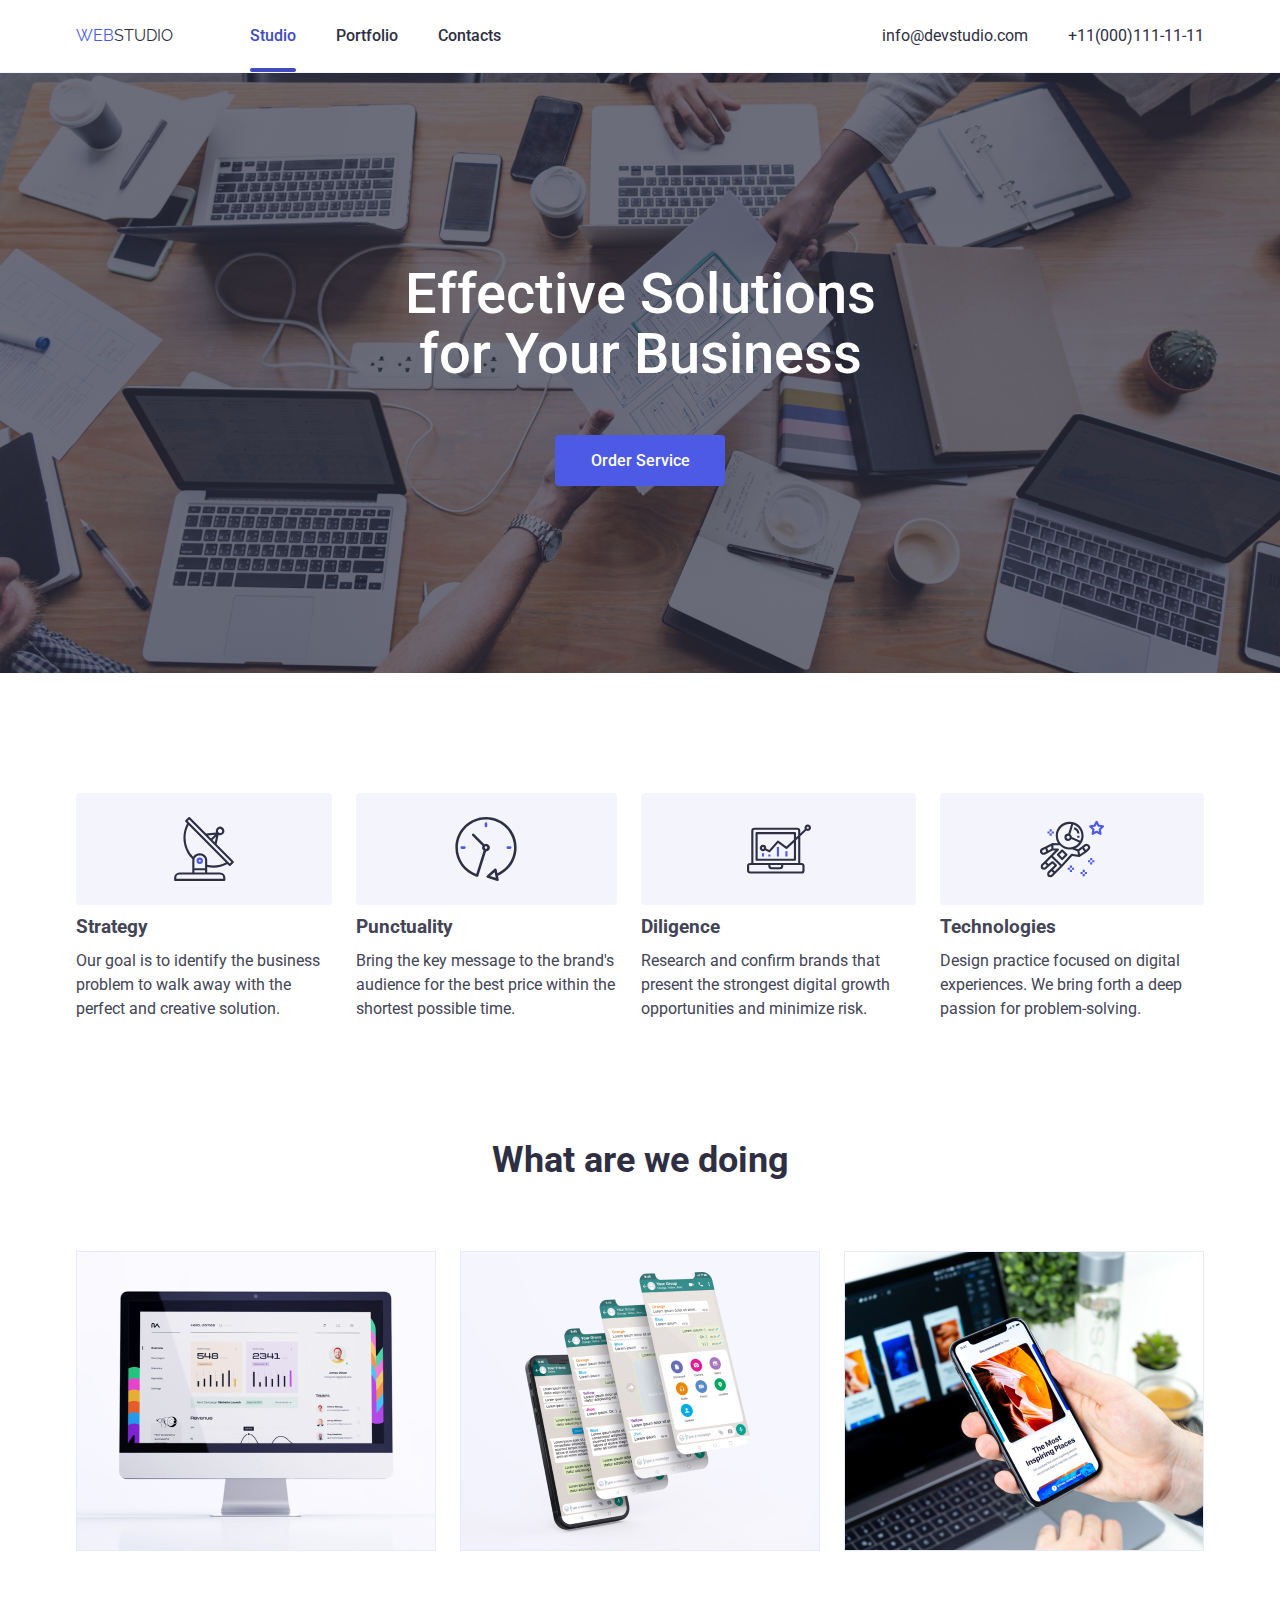
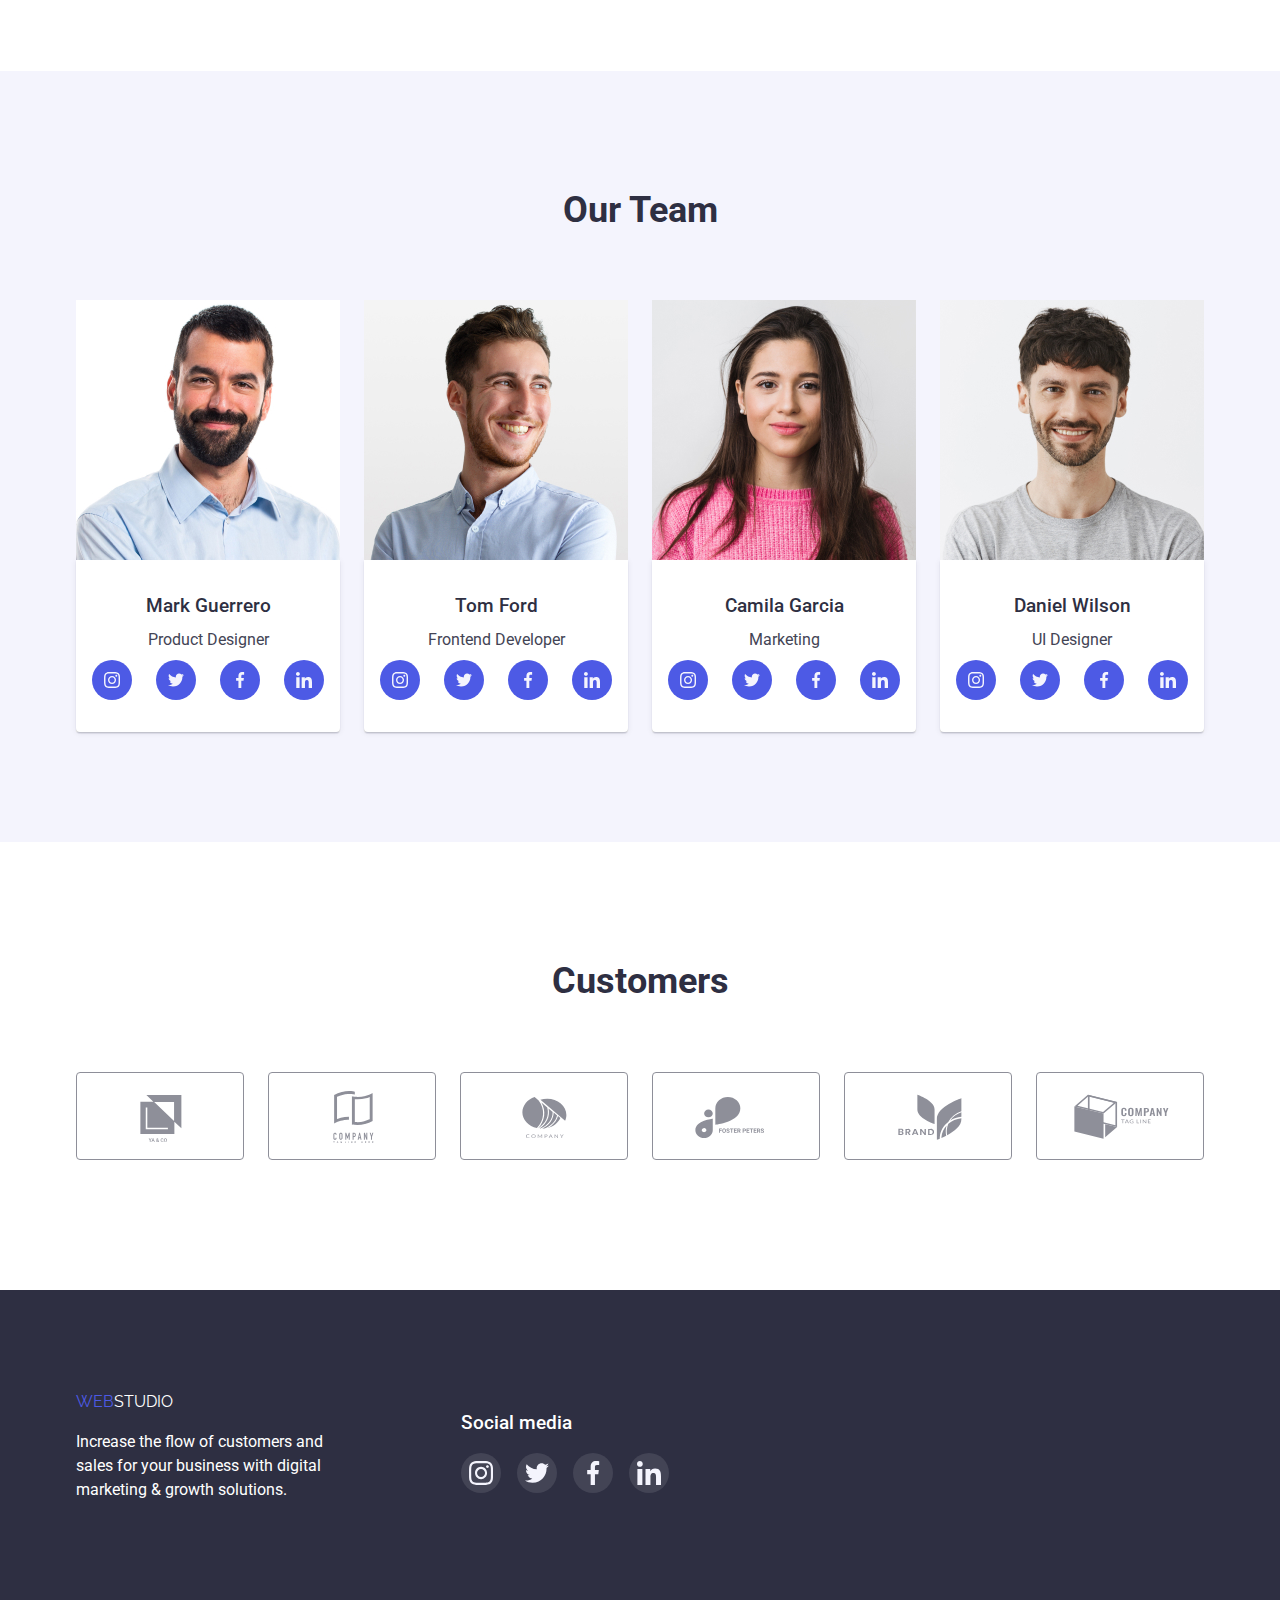
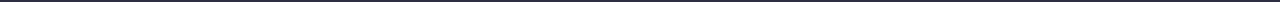
==== index.html @ c52e0ece "dd" ====
<!DOCTYPE html>

<html lang="en">
<head>
    <meta charset="UTF-8">
    <meta http-equiv="X-UA-Compatible" content="IE=edge">
    <meta name="viewport" content="width=device-width, initial-scale=1.0">
    <title>Document</title>
    <link rel="preconnect" href="https://fonts.googleapis.com"><link rel="preconnect" href="https://fonts.gstatic.com" crossorigin>
    <link href="https://fonts.googleapis.com/css2?family=Raleway:wght@800&family=Roboto:wght@400;500&display=swap" rel="stylesheet">
    <link rel="stylesheet" href="https://cdnjs.cloudflare.com/ajax/libs/modern-normalize/0.6.0/modern-normalize.min.css">
    <link rel="stylesheet" href="./css/style.css">
</head>
<body>
    <header class="header-container">
        <div class="container container-nav"> 
        <nav class="nav-items">
            <a href="./index.html" class="logo"><span class="logo-web">Web</span>Studio</a>
            <ul class="list-header-page list">
                <li class="item"><a  href="./index.html" class="menu-link link heder">Studio</a></li>
                <li class="item"><a  href="./potfolio.html" class="menu-link link current">Portfolio</a></li>
                <li class="item"><a class="link" href="">Contacts</a></li>
            </ul>
        </nav>
        <ul class="list-mail-tel list">
            <li class="item"><a class="link" href="mailto:info@devstudio.com">info@devstudio.com</a></li>
            <li class="item"><a class="link" href="tel:+11(000)111-11-11">+11(000)111-11-11</a></li>
        </ul>
    </div>
    </header>
    <main class="main">
        <section class="main-section bg-hero">
            <h1 class="title">Effective Solutions for Your Business</h1>
            <button type="button" class="main-btn link" data-modal-open>Order Service</button>
        </section>
            <section class="section">
                <div class="container">
                <h2 class="visually-hidden">Skills</h2>
                    <ul class="main-list list">
                        <li class="main-item">
                            <div class="adv-icons">
                                <svg class="adv-icon">
                                    <use href="./imаges/icons.svg#icon-antenna-1"></use>
                                </svg>
                            </div>
                            <h3 class="main-title">Strategy</h3>
                            <p>Our goal is to identify the business
                            problem to walk away with the perfect and creative solution.</p>
                        </li>
                        <li class="main-item">
                            <div class="adv-icons">
                                <svg class="adv-icon">
                                    <use href="./imаges/icons.svg#icon-clock-1"></use>
                                </svg>
                            </div>
                            <h3 class="main-title" >Punctuality</h3>
                            <p>Bring the key message to the brand's audience for the best price within the shortest possible time.</p>
                        </li>
                        <li class="main-item">
                            <div class="adv-icons">
                                <svg class="adv-icon">
                                    <use href="./imаges/icons.svg#icon-diagram-1"></use>
                                </svg>
                            </div>
                            <h3 class="main-title">Diligence</h3>
                            <p>Research and confirm brands that present the strongest digital growth opportunities and minimize risk.</p>
                        </li>
                        <li class="main-item">
                            <div class="adv-icons">
                                <svg class="adv-icon">
                                    <use href="./imаges/icons.svg#icon-astronaut-1"></use>
                                </svg>
                            </div>
                            <h3 class="main-title">Technologies</h3>
                            <p>Design practice focused on digital experiences. We bring forth a deep passion for problem-solving.</p>
                        </li>
                    </ul>
                </div>
            </section>
            <section class="section-photo">
                <div class="container">
                <h2 class="section-title">What are we doing</h2>
                    <ul class="gadjet-list list">
                        <li class="item">
                            <img src="./imаges/comp1 (2).jpg" alt="photo" width="360" height="300">
                        </li>
                        <li class="item">
                            <img src="./imаges/tel2 (2).jpg" alt="photo" width="360" height="300">
                        </li>
                        <li class="item">
                            <img src="./imаges/comp3 (2).jpg" alt="photo" width="360" height="300">
                        </li>
                    </ul>
                </div>
            </section>
        <section class="main-team section">
            <div class="container">
            <h2 class="section-title">Our Team</h2>
                <ul class="team-list list">
                    <li class="item">
                        <img src="./imаges/team1.jpg" alt="photo" width="264" height="260"> 
                        <div class="team-name-container">
                        <h3 class="title-name">Mark Guerrero</h3>
                        <p>Product Designer</p>
                        <ul class="team-social-net list">
                            <li class="soc-item">
                                <a href="" class="team-social">
                                    <svg class="social-icon">
                                        <use href="./imаges/icons.svg#icon-instagram"></use>
                                    </svg>
                                </a>
                            </li>
                            <li class="soc-item">
                                <a href="" class="team-social">
                                    <svg class="social-icon">
                                        <use href="./imаges/icons.svg#icon-twitter"></use>
                                    </svg>
                                </a>
                            </li>
                            <li class="soc-item">
                                <a href="" class="team-social">
                                    <svg class="social-icon">
                                        <use href="./imаges/icons.svg#icon-facebook"></use>
                                    </svg>
                                </a>
                            </li>
                            <li class="soc-item">
                                <a href="" class="team-social">
                                    <svg class="social-icon">
                                        <use href="./imаges/icons.svg#icon-linkedin"></use>
                                    </svg>
                                </a>
                            </li>
                        </ul>
                        </div>
                    </li>
                    <li class="item">
                        <img src="./imаges/team2.jpg" alt="photo" width="264" height="260">
                        <div class="team-name-container">
                        <h3 class="title-name">Tom Ford</h3>
                        <p>Frontend Developer</p>
                        <ul class="team-social-net list">
                            <li class="soc-item">
                                <a href="" class="team-social">
                                    <svg class="social-icon">
                                        <use href="./imаges/icons.svg#icon-instagram"></use>
                                    </svg>
                                </a>
                            </li>
                            <li class="soc-item">
                                <a href="" class="team-social">
                                    <svg class="social-icon">
                                        <use href="./imаges/icons.svg#icon-twitter"></use>
                                    </svg>
                                </a>
                            </li>
                            <li class="soc-item">
                                <a href="" class="team-social">
                                    <svg class="social-icon">
                                        <use href="./imаges/icons.svg#icon-facebook"></use>
                                    </svg>
                                </a>
                            </li>
                            <li class="soc-item">
                                <a href="" class="team-social">
                                    <svg class="social-icon">
                                        <use href="./imаges/icons.svg#icon-linkedin"></use>
                                    </svg>
                                </a>
                            </li>
                        </ul>
                        </div>
                    </li>
                    <li class="item">
                        <img src="./imаges/team3.jpg" alt="photo" width="264" height="260">
                        <div class="team-name-container">
                        <h3 class="title-name">Camila Garcia</h3>
                        <p>Marketing</p>
                        <ul class="team-social-net list">
                            <li class="soc-item">
                                <a href="" class="team-social">
                                    <svg class="social-icon">
                                        <use href="./imаges/icons.svg#icon-instagram"></use>
                                    </svg>
                                </a>
                            </li>
                            <li class="soc-item">
                                <a href="" class="team-social">
                                    <svg class="social-icon">
                                        <use href="./imаges/icons.svg#icon-twitter"></use>
                                    </svg>
                                </a>
                            </li>
                            <li class="soc-item">
                                <a href="" class="team-social">
                                    <svg class="social-icon">
                                        <use href="./imаges/icons.svg#icon-facebook"></use>
                                    </svg>
                                </a>
                            </li>
                            <li class="soc-item">
                                <a href="" class="team-social">
                                    <svg class="social-icon">
                                        <use href="./imаges/icons.svg#icon-linkedin"></use>
                                    </svg>
                                </a>
                            </li>
                        </ul>
                        </div>
                    </li>
                    <li class="item">
                        <img src="./imаges/team4.jpg" alt="photo" width="264" height="260">
                        <div class="team-name-container">
                        <h3 class="title-name">Daniel Wilson</h3>
                        <p>UI Designer</p>
                        <ul class="team-social-net list">
                            <li class="soc-item">
                                <a href="" class="team-social">
                                    <svg class="social-icon">
                                        <use href="./imаges/icons.svg#icon-instagram"></use>
                                    </svg>
                                </a>
                            </li>
                            <li class="soc-item">
                                <a href="" class="team-social">
                                    <svg class="social-icon">
                                        <use href="./imаges/icons.svg#icon-twitter"></use>
                                    </svg>
                                </a>
                            </li>
                            <li class="soc-item">
                                <a href="" class="team-social">
                                    <svg class="social-icon">
                                        <use href="./imаges/icons.svg#icon-facebook"></use>
                                    </svg>
                                </a>
                            </li>
                            <li class="soc-item">
                                <a href="" class="team-social">
                                    <svg class="social-icon">
                                        <use href="./imаges/icons.svg#icon-linkedin"></use>
                                    </svg>
                                </a>
                            </li>
                        </ul>
                        </div>
                    </li>
                </ul>
            </div>
            </section>
            <section class="customers">
                <div class="container">
                      <h2 class="section-title">Customers</h2>
                      <ul class="customers-content list">
                          <li class="customers-banner">
                              <a href="" class="customers-link">
                                  <svg class="customers-logo">
                                      <use href="./imаges/icons.svg#icon-Logo-1"></use>
                                  </svg>
                              </a>
                          </li>
                          <li class="customers-banner">
                              <a href="" class="customers-link">
                                  <svg class="customers-logo">
                                      <use href="./imаges/icons.svg#icon-Logo-2"></use>
                                  </svg>
                              </a>
                          </li>
                          <li class="customers-banner">
                              <a href="" class="customers-link">
                                  <svg class="customers-logo">
                                      <use href="./imаges/icons.svg#icon-Logo-3"></use>
                                  </svg>
                              </a>
                          </li>
                          <li class="customers-banner">
                              <a href="" class="customers-link">
                                  <svg class="customers-logo">
                                      <use href="./imаges/icons.svg#icon-Logo-4"></use>
                                  </svg>
                              </a>
                          </li>
                          <li class="customers-banner">
                              <a href="" class="customers-link">
                                  <svg class="customers-logo">
                                      <use href="./imаges/icons.svg#icon-Logo-5"></use>
                                  </svg>
                              </a>
                          </li>
                          <li class="customers-banner">
                              <a href="" class="customers-link">
                                  <svg class="customers-logo">
                                      <use href="./imаges/icons.svg#icon-Logo-6"></use>
                                  </svg>
                              </a>
                          </li>
                      </ul>
                  </div >
                </div >
          </section>
    </main>
    <footer class="footer-page">
        <div class="footer-container container">
            <div class="fot-text">
            <a href="./index.html" class="name-logo"><span class="footer-logo-page">Web</span>Studio</a>
            <p class="footer-text-page">Increase the flow of customers and sales for your business with digital marketing & growth solutions.</p>
            </div>
            <div class="media">
                <h3 class="media-title">Social media</h3>
                <ul class="media-list list">
                  <li class="media-items">
                      <a href="" class="media-link">
                          <svg class="media-icons" width="24" height="24">
                              <use href="./imаges/icons.svg#icon-instagram"></use>
                          </svg>
                      </a>
                  </li>
                  <li class="media-items">
                    <a href="" class="media-link">
                        <svg class="media-icons" width="24" height="24">
                            <use href="./imаges/icons.svg#icon-twitter"></use>
                        </svg>
                    </a>
                </li>
                <li class="media-items">
                    <a href="" class="media-link">
                        <svg class="media-icons" width="24" height="24">
                            <use href="./imаges/icons.svg#icon-facebook"></use>
                        </svg>
                </a>
                </li>
                <li class="media-items">
                    <a href="" class="media-link">
                        <svg class="media-icons" width="24" height="24">
                            <use href="./imаges/icons.svg#icon-linkedin"></use>
                        </svg>
                     </a>
                 </li>
                 </ul>
    </div >
    </div>
    </div >
</footer>  
<div class="backdrop is-hidden" data-modal>
    <div class="modal">
        <button type="button" class="button-close" data-modal-close>
            <svg class="modal-button-icon">
                <use href="./imаges/icons.svg#icon-close-black"></use>               
            </svg>
        </button>
    </div>
</div>
<script src="./js/modal.js"></script>
</body>
</html>
---- css/style.css ----
/* header color: #2E2F42 */
/* Primary text color: #434455 */
/* accent #434455 */
/* header and footer background color #434455 */
/* section background color #F4F4FD */


*,
::after,
::before{
    box-sizing:border-box;
}

:root {
    --primary-text-color:#434455;
    --title-text-color:#2E2F42;
    --primary-white-color:#ffffff;
    --accent-color:#4D5AE5;
    --light-color:#F4F4FD;
    --an-accent-color:#404BBF;
    --light-slate:#8E8F99;
    --color-elipse:#E7E9FC;
    --color-vektor:#000000;
}

body {
    margin:0;
    background-color: var(--primary-white-color);
    color: var(--primary-text-color);
    font-family: 'Roboto', sans-serif;
    font-weight: 400;
    line-height: 1.5;
}

p, h2 {
    margin-top:0;
    margin-bottom:0;
}

img{
    display:block;
    width:100%;
    height:auto;
}

.list{
    margin:0;
    padding:0;
    list-style:none;
}


/* logo */

.logo {
    color: var(--title-text-color);
    text-transform:uppercase;
    font-family:'Raleway', sans-serif;
    text-decoration:none;
}
.logo-web {
    color:var(--accent-color);
}

/* navigation links */

header {
    box-shadow: var(--card-shadow);
}

.list-header-page {
    display:flex;
    margin-left:77px;
}

.container {
    width:1152px;
    padding-left:12px;
    padding-right:12px;
    margin:0 auto;
}

.section {
    padding-top:120px;
}


.container-nav {
    display:flex;
    align-items:center;
}

.nav-items {
    display:flex;
    align-items:center;
}

.header-container{
    border-bottom:0.5px solid var(--light-color);
    box-shadow: 0px 2px 1px rgba(46, 47, 66, 0.08), 
    0px 1px 1px rgba(46, 47, 66, 0.16), 
    0px 1px 6px rgba(46, 47, 66, 0.08);
}

.list-header-page .link {
    display:block;
    padding-top:24px;
    padding-bottom:24px;

    text-decoration:none;
    color:var(--title-text-color);

    font-weight:500;
    transition:color 250ms cubic-bezier(0.4, 0, 0.2, 1);
}

.list-header-page .item:not(:last-child) {
    margin-right:40px;
}

.list-header-page .link:hover,
.list-header-page .link:focus,
.list-header-page .link:active {
    color:var(--accent-color);
}
 

/* list */


.list-mail-tel  {
    display:flex;
    align-items:center;
    margin-left:auto;
}

.list-mail-tel .link {
    text-decoration:none;
    color:var(--title-text-color);
    padding-top:24px;
    padding-bottom:24px;

    transition:color 250ms cubic-bezier(0.4, 0, 0.2, 1);
}

.list-mail-tel .link:hover,
.list-mail-tel .link:focus,
.list-mail-tel .link:active {
    color:var(--accent-color);
}

.menu-link{
    position:relative;
    display:block;
    padding-top:24px;
    padding-bottom:24px;
    outline: transparent;

    text-decoration:none;

    font-weight:600;
    color:var(--an-accent-color);
}

.menu-link.heder{ 
    color: var(--an-accent-color);
}

.menu-link::after{
    content:'';

    position:absolute;
    bottom:0;
    left:0;

    display:block;
    width: 100%;
    height:4px;
    border-radius:2px;
    background-color: var(--an-accent-color);
}


.menu-link.current::after{
    content:'';

    position:absolute;
    bottom:0;
    left:0;

    display:block;
    width: 100%;
    height:4px;
    border-radius:2px;
    color: var(--an-accent-color);

    transform:scaleX(0);
    transform-origin: left;
    transition:transform 250ms cubic-bezier(0.4, 0, 0.2, 1);
}


.menu-link.current:hover::after,
.menu-link.current:focus::after{
    transform:scaleX(1);
}

.list-mail-tel .item:not(:last-child){
    margin-right:40px;
}


.main-section {
    padding-top:192px;
    padding-bottom:192px;
    text-align:center;
    background-color:var(--title-text-color);
}

.bg-hero {
    max-width:1440px;
    height:600px;
    margin-left:auto;
    margin-right:auto;
    background-image:linear-gradient(
    rgba(46, 47, 66, 0.7),
    rgba(46, 47, 66, 0.7)
    ),
    url(../imаges/people-office\ 1.jpg);
    background-color:var(--title-text-color);
    background-repeat:no-repeat;
    background-size:cover;
    background-position:center;
}

.title {
    margin:0 auto;
    margin-top:0;
    margin-bottom:50px;
    width:492px;

    color: var(--primary-white-color);

    font-size:56px;
    font-weight:500;
    line-height: 1.07;
}

.main-btn {
   padding:16px 32px;
    border-radius: 4px;
    text-align:center;
    min-width:170px;

    background-color:var(--accent-color);
    border:none;
    cursor: pointer;
    font-family: inherit;
    color:var(--primary-white-color);

    font-weight:500; 
    font-size: 16px;
    line-height: 1.2;

    transition:background-color 250ms cubic-bezier(0.4, 0, 0.2, 1),
    box-shadow 250ms cubic-bezier(0.4, 0, 0.2, 1);

}

.main-btn:hover,
.main-btn:focus {
    background-color:var(--an-accent-color);
    box-shadow: 0px 4px 4px rgba(0, 0, 0, 0.15);
}


/* unique page */

.section-title{
    margin-top:0;
    margin-bottom:70px;
    color:var(--title-text-color);
    text-align:center;

    font-weight: 700;
    font-size: 36px;
    line-height: 1.1;
}

.visually-hidden{
    position: absolute;
    white-space: nowrap;
    width: 1px;
    height: 1px;
    overflow: hidden;
    border: 0;
    padding: 0;
    clip: rect(0 0 0 0);
    clip-path: inset(50%);
    margin: -1px;
}

.main-list {
    display:flex;
}

.main-list .main-item:not(:last-child) {
    margin-right:24px;
}

.adv-icons{
    display:flex;
    height:112px;
    border-radius:4px;
    background-color: var(--light-color);
    margin-bottom:8px;

    justify-content: center;
    align-items: center;

}

.adv-icon{
    width: 64px;
    height: 64px;
}

.main-item {
    width:calc((100%-72px) /4);
}

.main-list .item:nth-child(1)::before{
    background-image:url(../imаges/antenna\ 1\ .svg);
    background-size: 64px;
}

.main-list .item:nth-child(2)::before{
    background-image:url(../imаges/clock\ 1.svg);
    background-size: 64px;
}

.main-list .item:nth-child(3)::before{
    background-image:url(../imаges/diagram\ 1.svg);
    background-size: 64px;
}

.main-list .item:nth-child(4)::before{
    background-image:url(../imаges/astronaut\ 1.svg);
    background-size: 64px;
}

.main-title {
    margin-top:0;
    margin-bottom:8px;
}

.section-photo {
    padding-top:120px;
    padding-bottom:120px;
}

.gadjet-list {
    display:flex;
    justify-content:center;
}

.gadjet-list .item:not(:last-child) {
    margin-right:24px;
}
/* Team info */

.main-team {
    background-color:var(--light-color);
    padding-bottom: 110px;
}

.title-name {
    margin:0;
    margin-bottom:8px;
    color:var(--title-text-color);

    font-weight:500;
}

.team-list .item {
    background-color:var(--primary-white-color);
}

.team-name-container{
    padding-top:32px;
    padding-bottom:32px;
    box-shadow: 0px 1px 6px rgba(46, 47, 66, 0.08),
    0px 1px 1px rgba(46, 47, 66, 0.16),
    0px 2px 1px rgba(46, 47, 66, 0.08);
    border-radius: 0px 0px 4px 4px;
}
.team-list{
    display:flex;
}
.team-list .item{
    text-align:center;
 }
 .team-list .item:not(:last-child){
     margin-right:24px;
 }

.social-list{
    display:flex;
    
}
.team-social-net{
    display:flex;
    justify-content:center;
    gap:24px;
    margin-top:8px;
}
.soc-item{
    width: 40px;
    height: 40px;
}

.team-social{
    display:flex;
    width: 100%;
    height: 100%;
    border-radius:50%;
    background-color:var(--accent-color);
    justify-content:center;
    align-items: center;
    transition:background-color 250ms cubic-bezier(0.4, 0, 0.2, 1);
}

.team-social:hover{
    background-color: var(--an-accent-color);
}
.social-icon{
    width: 16px;
    height: 16px;
}

/* Customers */

.customers {
    padding: 120px 0 130px 0;
}

.customers-content{
    display:flex;
    gap:24px;
}

.customers-banner{
    width: calc((100% - 120px) / 6);
    height: 88px;
}
    
.customers-link{
    display:flex;
    width: 100%;
    height: 100%;
    border:1px  solid var(--light-slate) ;
    border-radius:4px;

    align-items:center;
    justify-content: center;

    transition: border-color 250ms cubic-bezier(0.4, 0, 0.2, 1),
    fill 250ms cubic-bezier(0.4, 0, 0.2, 1);
}


.customers-logo{
    width: 104px;
    height: 56px;

    transition: fill 250ms cubic-bezier(0.4, 0, 0.2, 1);
}

.customers-logo{
    fill:var(--light-slate);
    
}

.customers-logo:hover {
    fill: var(--an-accent-color) !important;
}

.customers-link:hover{
    border-color: var(--an-accent-color);
}

.customers-link:hover .customers-logo{
    fill:var(--an-accent-color)
}

/* footer */

.footer-page {
        padding-top:100px;
        padding-bottom:100px;
        background-color:var(--title-text-color);
}

.fot-text {
    width:265px;
}

.footer-text-page {
    color:var(--primary-white-color);
}

.footer-container {
    display: flex;
}

.name-logo {
    display:inline-block;
    margin-bottom:16px;
    color:var(--primary-white-color);
    text-transform:uppercase;
    font-family:'Raleway', sans-serif;
    text-decoration:none;
}

.footer-logo-page {
    color:var(--accent-color)
}

.media {
    margin-left: 120px;
}


.media-title{
    font-weight: 500;
    margin-bottom:16px;
    color:var(--primary-white-color);
}

.media-list{
    display:flex;
    gap:16px;
}

.media-items{
    width: 40px;
    height: 40px;

}

.media-link{
    display:flex;
    width: 100%;
    height: 100%;
    border-radius:50%;
    background-color:var(--primary-text-color);
    align-items:center;
    justify-content: center;
    transition: background-color 250ms cubic-bezier(0.4, 0, 0.2, 1);
}

.media-link:hover{
    background-color:#31D0AA;
}

.backdrop{
    position:fixed;
    top:0;
    left:0;
    opacity:1;

    width: 100%;
    height: 100%;

    background: rgba(46, 47, 66, 0.4);
    transition:opacity 250ms cubic-bezier(0.4, 0, 0.2, 1),
    visibility 250ms cubic-bezier(0.4, 0, 0.2, 1);
}

.backdrop.is-hidden{
    visibility: hidden;
    opacity:0;
    pointer-events:none;
}

.modal{
    position:absolute;
    top:50%;
    left:50%;
    transform:translate(-50%, -50%) scale(1);
    width:408px;
    height:576px;
    background: #FCFCFC;
    box-shadow: 0px 1px 1px rgba(0, 0, 0, 0.14), 
    0px 1px 3px rgba(0, 0, 0, 0.12), 
     0px 2px 1px rgba(0, 0, 0, 0.2);
    border-radius: 4px;
    transition:transform 250ms cubic-bezier(0.4, 0, 0.2, 1);
}

.backdrop.is-hidden .modal{
    transform:translate(-50%, -50%) scale(0);
}
.button-close{
    display:flex;
    position:absolute;
    top:24px;
    right:24px;
    
    width: 24px;
    height: 24px;

    background:var(--color-elipse);
    border: 1px solid rgba(0, 0, 0, 0.1);
    border-radius:50%;
    align-items:center;
    justify-content: center;
    cursor:pointer;
    
    transition:background-color 250ms cubic-bezier(0.4, 0, 0.2, 1),
    fill 250ms 250ms cubic-bezier(0.4, 0, 0.2, 1);
}

.button-close:hover,
.button-close:active{
    background-color: var(--color-elipse);
}

.button-close:hover,
.button-close:focus{
    background-color:var(--an-accent-color);
}

.modal-button-icon{
    width: 8px;
    height: 8px;
    position: absolute;
    left: 33.33%;
    right: 33.33%;
    top: 33.33%;
    bottom: 33.33%;
    color:var(--color-vektor);
}

.modal-button-icon:hover,
.modal-button-icon:focus{
    fill: #ffffff;
}


/* Portfolio */
.portfolio-links {
    display:flex;
    justify-content:center;

    margin-bottom:72px;
    padding:0;

    text-decoration:none;
}

.portfolio-links .item:not(:last-child){
    margin-right:24px;
}

.section-btn {
    padding-top: 72px;
    padding-bottom: 72px;
}

.portfolio-buttons{
    border-radius:4px;
    height:48px;
    padding:12px 24px;
    color:var(--accent-color);
    background-color:var(--light-color);
    cursor: pointer;
    border:none;
    font-family:inherit;
    border: 1px solid #E7E9FC;

    font-weight: 500;
    font-size: 16px;
    line-height: 1.5;

    transition:color 250ms cubic-bezier(0.4, 0, 0.2, 1),
    background-color 250ms cubic-bezier(0.4, 0, 0.2, 1),
    border-color 250ms cubic-bezier(0.4, 0, 0.2, 1),
    box-shadow 250ms cubic-bezier(0.4, 0, 0.2, 1);
}

.portfolio-buttons:hover,
.portfolio-buttons:focus {
    color:var(--primary-white-color);
    background-color:var(--an-accent-color);
    border-color:var(--accent-color);
    box-shadow: 0px 3px 1px rgba(0, 0, 0, 0.1), 
    0px 2px 1px rgba(0, 0, 0, 0.08), 
    0px 2px 2px rgba(0, 0, 0, 0.12);

    box-shadow: 0px 1px 6px rgba(46, 47, 66, 0.08), 
    0px 1px 1px rgba(46, 47, 66, 0.16), 
    0px 2px 1px rgba(46, 47, 66, 0.08);
}

.list-img {
    display:flex;
    flex-wrap:wrap;
    gap: 48px 24px;
}


.img-links{
    display: block;
    text-decoration: none;
    color:var(--primary-text-color);

    transition:box-shadow 250ms cubic-bezier(0.4, 0, 0.2, 1);
}

.img-links:hover {
    box-shadow: 0px 1px 6px rgba(46, 47, 66, 0.08), 
    0px 1px 1px rgba(46, 47, 66, 0.16), 
    0px 2px 1px rgba(46, 47, 66, 0.08);
}

.product-thumb{
    position:relative;
    overflow:hidden;
}

.product-overlay{
    position:absolute;
    top:0;
    left:0;
    width: 100%;
    height: 100%;
    font-family:inherit;
    font-size:16px;
    line-height:1.5;
    color:var(--light-color);
    background-color:var(--accent-color);
    transform:translateY(101%);
    transition:transform 250ms cubic-bezier(0.4, 0, 0.2, 1);

    padding: 40px 32px;
}

.img-links:hover .product-overlay{
    transform:translateY(0%);
}


.list-img .hero-title { 
    font-size:20px;
    line-height:1.2;
}

.list-img .item-text {
    padding-top:32px;
    padding-bottom:32px;
    padding-left:16px;
    border-left:0.5px solid var(--light-color);
    border-right:0.5px solid var(--light-color);
    border-bottom:0.5px solid var(--light-color);
}

.list-img .hero-title {
    margin-bottom:8px;
}

.list-img .item:nth-child(3n){
    margin-right:0;
}

.list-img .item:nth-last-child(-n + 3){
    margin-bottom:0;
}
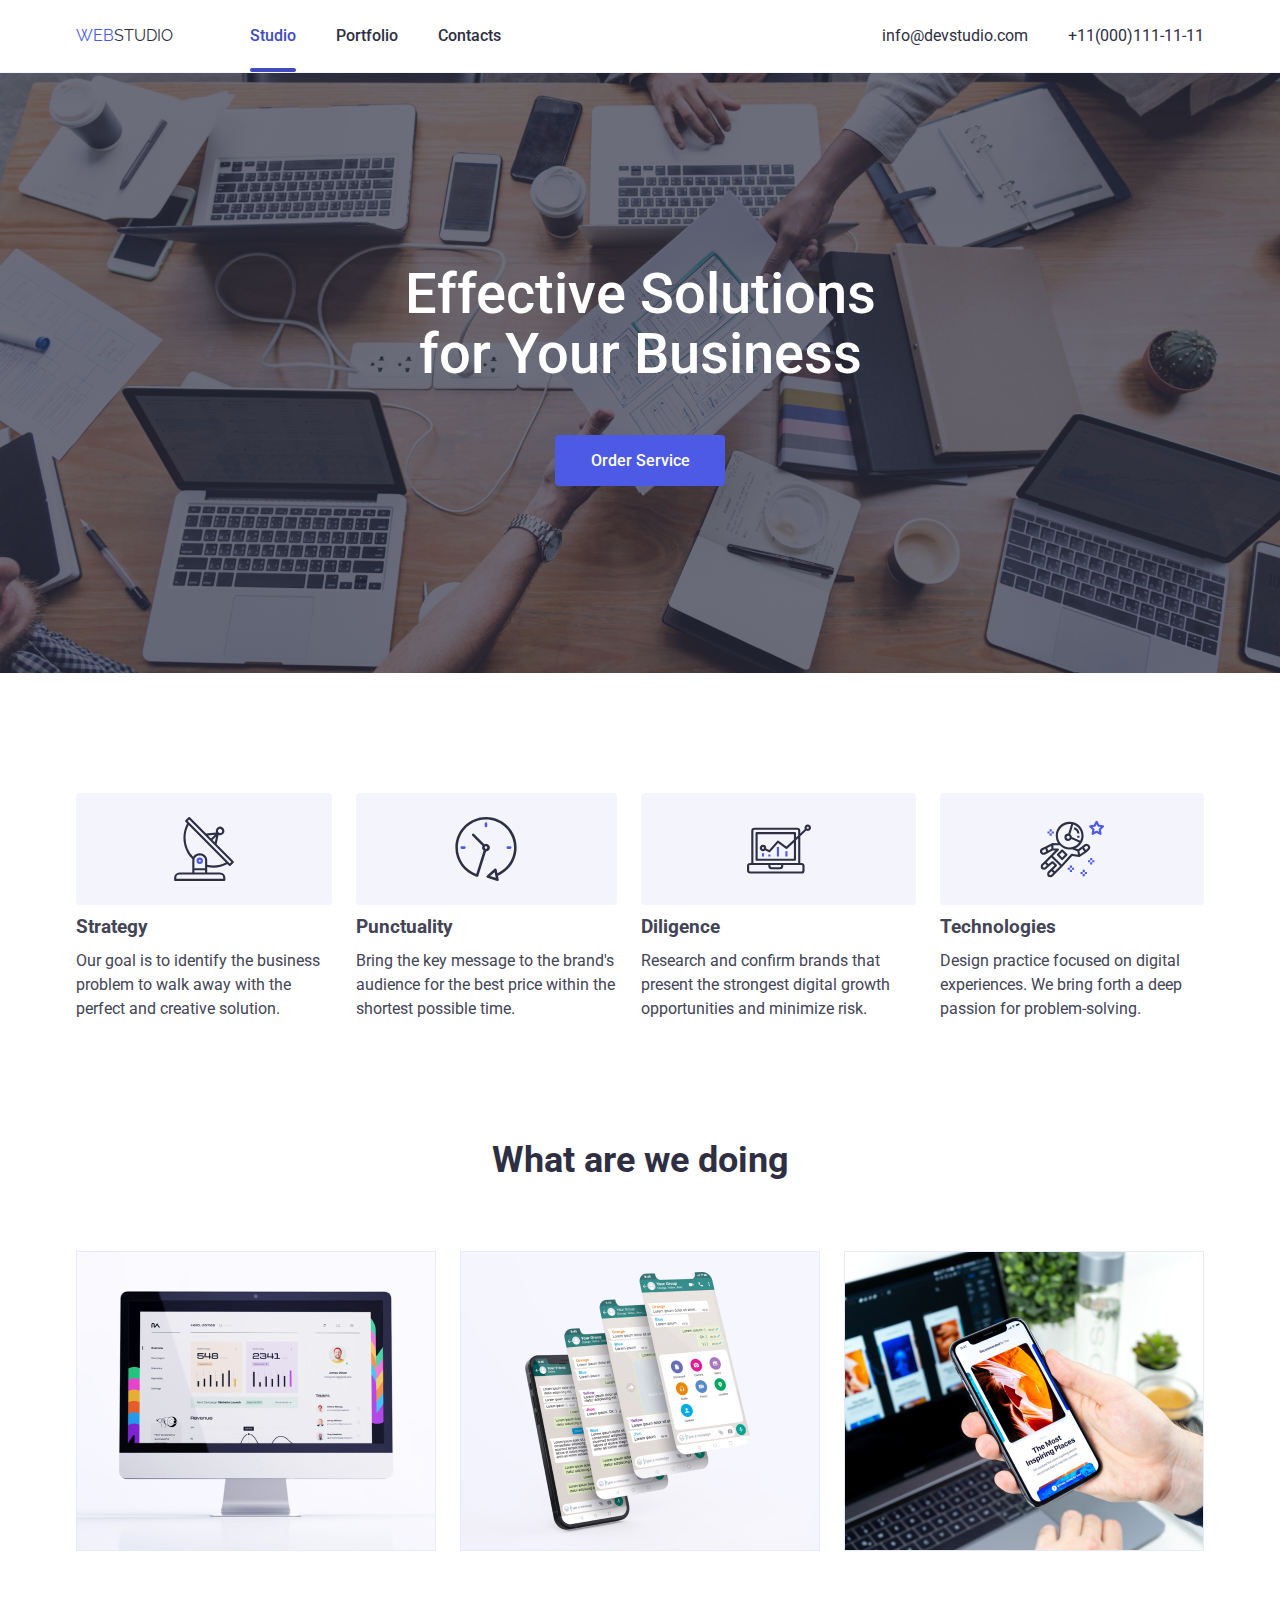
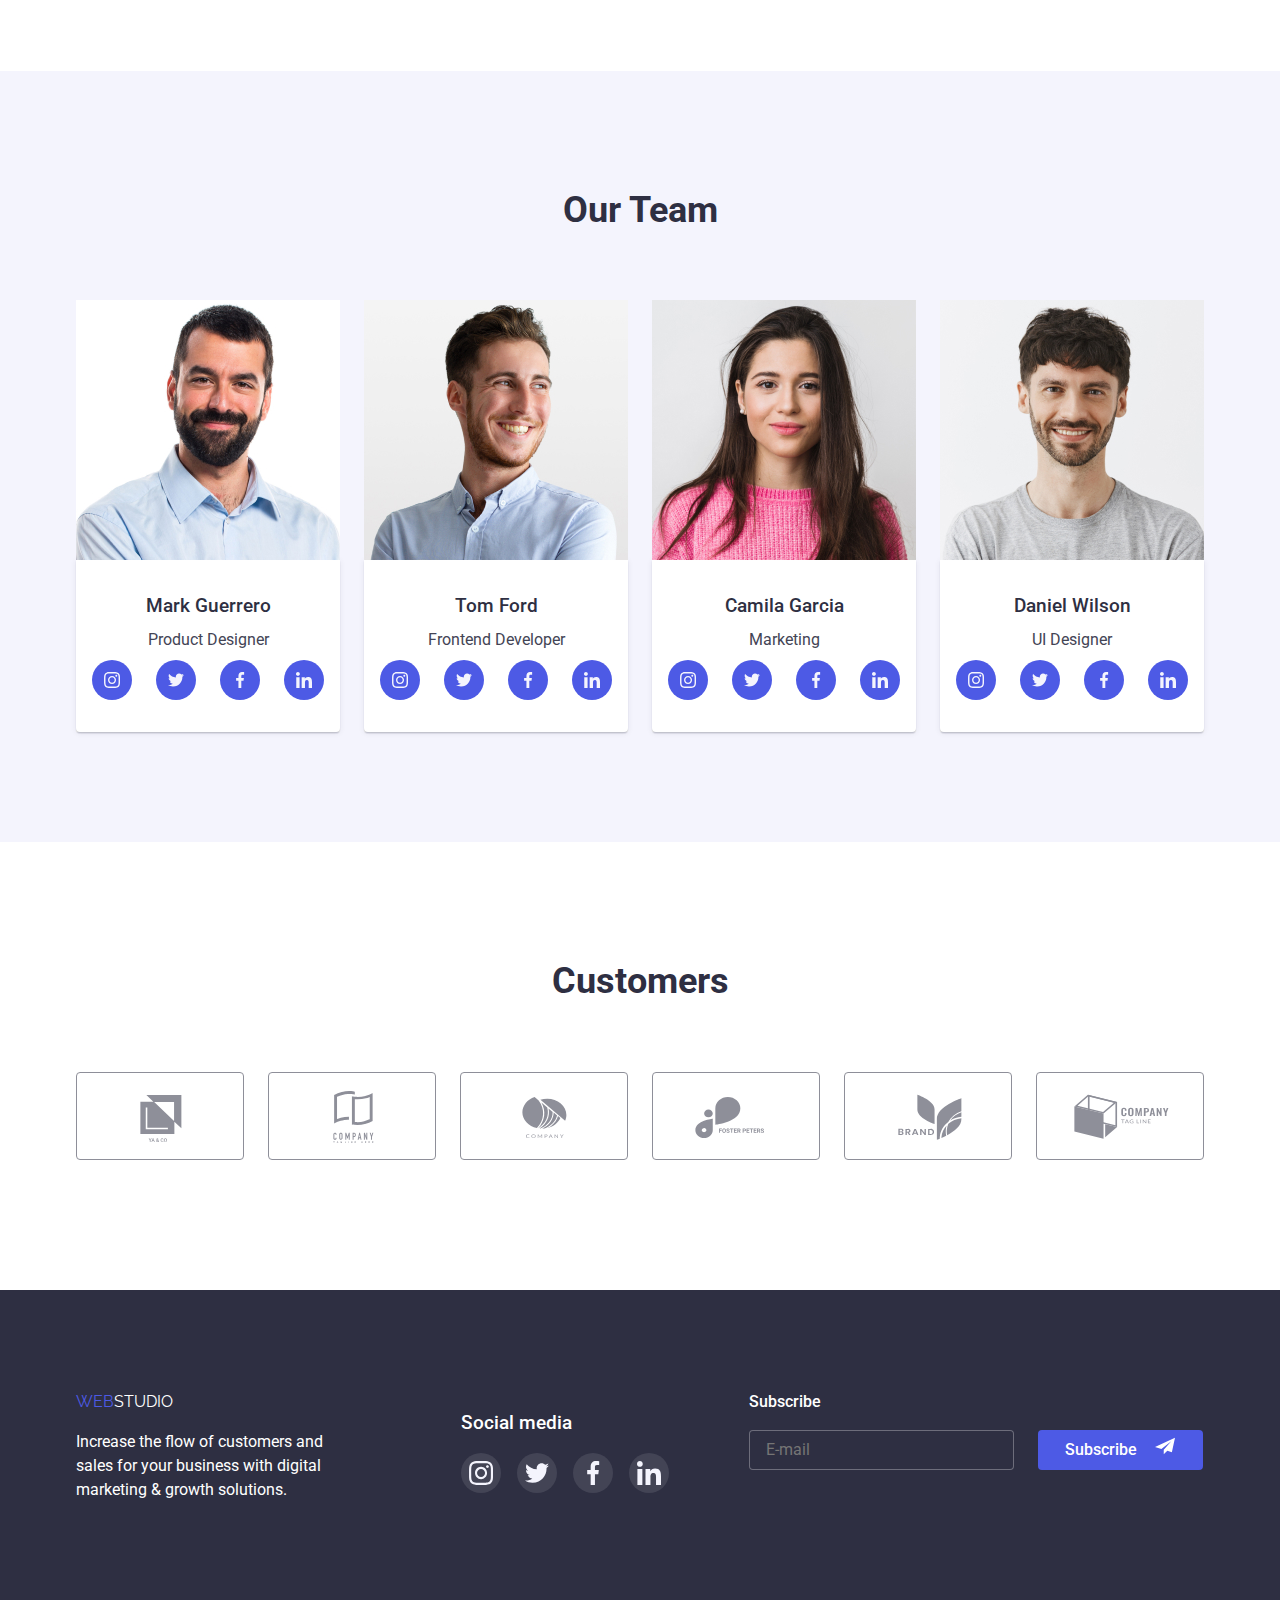
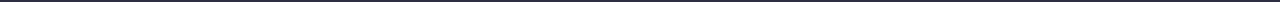
==== commit de4c52ac: "dd" ====
--- a/index.html
+++ b/index.html
@@ -337,7 +337,24 @@
                      </a>
                  </li>
                  </ul>
-    </div >
+    </div>
+    <form class="form">
+        <label for="email" class="sub-title">Subscribe</label>
+        <div class="form-data">
+          <input
+            type="email"
+            id="email"
+            placeholder="E-mail"
+            class="footer-input"
+          />
+          <button type="submit" class="submit-button">
+           <p class="sub-text">Subscribe</p>
+            <svg width="24" height="20">
+              <use href="./imаges/icons.svg#icon-telegram"></use>
+            </svg>
+          </button>
+        </div>
+      </form>
     </div>
     </div >
 </footer>  
@@ -348,6 +365,70 @@
                 <use href="./imаges/icons.svg#icon-close-black"></use>               
             </svg>
         </button>
+        <div class="modal-section">
+            <form>
+              <p class="modal-title">
+                Leave your contacts and we will call you back
+              </p>
+              <div class="form-field">
+                <label for="modal-name" class="form-label">Name</label>
+                <input
+                  type="text"
+                  id="modal-name"
+                  class="input name-input"
+                  placeholder=" "
+                />
+                <svg width="18" height="24" class="input-icon">
+                  <use href="./imаges/icons.svg#icon-person"></use>
+                </svg>
+              </div>
+              <div class="form-field">
+                <label for="modal-phone" class="form-label">Phone</label>
+                <input
+                  type="tel"
+                  id="modal-phone"
+                  class="input phone-input"
+                  placeholder=" "
+                />
+                <svg width="18" height="24" class="input-icon">
+                  <use href="./imаges/icons.svg#icon-phone"></use>
+                </svg>
+              </div>
+              <div class="form-field">
+                <label for="modal-email" class="form-label">Email</label>
+                <input
+                  type="email"
+                  id="modal-email"
+                  class="input email-input"
+                  placeholder=" "
+                />
+                <svg width="18" height="24" class="input-icon">
+                  <use href="./imаges/icons.svg#icon-email"></use>
+                </svg>
+              </div>
+              <label for="comment" class="form-label form-field">   
+                <span class="comment-text">Comment</span>
+                <textarea
+                  name-comment
+                  id="comment"
+                  placeholder="Text-input"
+                  class="comment"
+                ></textarea>
+              </label>
+              <div class="checkbox-input">
+                <input
+                  type="checkbox"
+                  id="checkbox"
+                  class="modal-checkbox visually-hidden"
+                />
+                <label for="checkbox" class="checkbox-label">  
+                  <span>I accept the terms and conditions of the&nbsp;</span>  
+                  <a href="" class="privacy-link">Privacy Policy</a>
+                </label>
+              </div>
+              <button type="submit" class="submit-send">Send</button>
+            </form>
+          </div>
     </div>
 </div>
 <script src="./js/modal.js"></script>
--- a/css/style.css
+++ b/css/style.css
@@ -647,6 +647,218 @@
     fill: #ffffff;
 }
 
+.modal-title {
+    font-weight: 500;
+    font-size: 16px;
+    line-height: 1.5;
+    text-align: center;
+    padding-top: 72px;
+  }
+  
+  .form-field {
+    position: relative;
+    display: flex;
+    flex-direction: column;
+  
+    margin-bottom: 8px;
+  
+    transition:fill 250ms cubic-bezier(0.4, 0, 0.2, 1);
+  }
+  
+  .form-label {
+    font-family: inherit;
+    font-size: 12px;
+    line-height: 1.3;
+    color: var(--light-slate);
+  
+    margin-bottom: 4px;
+  }
+  
+  .input {
+    padding: 14px 19px 14px 38px;
+    height: 40px;
+    
+    border: 1px solid rgba(33, 33, 33, 0.2);
+    border-radius: 4px;
+    outline:none;
+  
+    transition: border-color 250ms cubic-bezier(0.4, 0, 0.2, 1);
+  }
+  
+  .input-icon {
+    position: absolute;
+    top: 28px;
+    left: 14px;
+  }
+  .input:focus {
+    border-color: var(--an-accent-color);
+  }
+  
+  .form-field:focus-within {
+    border-color: var(--an-accent-color);
+    fill: var(--an-accent-color);
+  }
+  
+  .input:not(:placeholder-shown) {
+    border-color: var(--an-accent-color);
+  }
+  
+  .input:not(:placeholder-shown) + .input-icon {
+    fill: var(--an-accent-color);
+  }
+  
+  .comment {
+    padding: 8px 16px;
+    height: 120px;
+    border: 1px solid rgba(33, 33, 33, 0.2);
+    border-radius: 4px;
+    outline:none;
+    resize: none;
+  }
+  
+  .comment-text {
+    margin-bottom: 4px;
+  }
+  .comment::placeholder {
+    font-family: inherit;
+    font-weight: 400;
+    font-size: 12px;
+    line-height: 1.3;
+  
+    color: rgba(117, 117, 117, 0.5);
+  }
+  
+  .checkbox-input {
+    display: flex;
+    align-items: center;
+    margin-top: 16px;
+  }
+  .modal-checkbox {
+    width: 16px;
+    height: 16px;
+  }
+  
+  .checkbox-label {
+    display: flex;
+    font-size: 12px;
+    line-height: 1.3;
+    color: #757575;
+    letter-spacing: 0.04em;
+  }
+  
+  .privacy-link {
+    color: var(--accent-color);
+  }
+  
+  .checkbox-label::before {
+    content: " ";
+    display: block;
+    width: 16px;
+    height: 16px;
+    border: 1px solid var(--title-text-color);
+    border-radius: 3px;
+  
+    margin-right: 8px;
+  }
+  
+  .modal-checkbox:checked + .checkbox-label:before {
+    border: none;
+    background-repeat: no-repeat;
+    background-position: center;
+    background-size: contain;
+  }
+  
+  .submit-send {
+    background-color: var(--accent-color);
+    width: 169px;
+    height: 56px;
+    color: var(--primary-white-color);
+    font-family: inherit;
+    margin: 24px 120px 24px;
+    display: block;
+    border-radius: 4px;
+    border: none;
+    cursor: pointer;
+  
+    transition: background-color 250ms cubic-bezier(0.4, 0, 0.2, 1),
+      box-shadow 250ms cubic-bezier(0.4, 0, 0.2, 1);
+  }
+  
+  .submit-send:hover,
+  .submit-send:focus {
+    background-color: var(--an-accent-color);
+    box-shadow: 0px 4px 4px rgba(0, 0, 0, 0.15);
+  }
+  
+  .form-block {
+    display: flex;
+    width: 453px;
+    height: 80px;
+  }
+
+.form {
+    margin-left: 80px;
+    
+  }
+  
+  .form-items {
+    display: flex;
+  }
+  
+  .sub-title {
+    display: block;
+    color: var(--primary-white-color);
+    margin-bottom: 16px;
+    font-weight: 500;
+  }
+
+.form-data {
+    display: flex;
+}
+  
+  .footer-input {
+    width: 100%;
+    padding: 8px 16px;
+    background-color: #2e2f42;
+    border: 1px solid rgba(255, 255, 255, 0.3);
+    border-radius: 4px;
+    outline:none;
+    height: 40px;
+    color: var(--primary-white-color);
+    min-width: 265px;
+  }
+
+  .sub-text{
+    align-items: center;
+    color: var(--primary-white-color);
+    font-weight: 500;
+    padding-top: 8px;
+  }
+  
+  .submit-button {
+    display: flex;
+    justify-content: center;
+    align-items: center;
+    background-color: var(--accent-color);
+    border-radius: 4px;
+    border: none;
+    cursor: pointer;
+  
+    min-width: 165px;
+    margin-left: 24px;
+    padding-bottom: 8px;
+    gap: 16px; 
+  
+    transition: background-color 250ms cubic-bezier(0.4, 0, 0.2, 1),
+      box-shadow 250ms cubic-bezier(0.4, 0, 0.2, 1);
+  }
+  
+  .submit-button:hover,
+  .submit-button:focus {
+    background-color: #404bbf;
+    box-shadow: 0px 4px 4px rgba(0, 0, 0, 0.15);
+  }
+
 
 /* Portfolio */
 .portfolio-links {
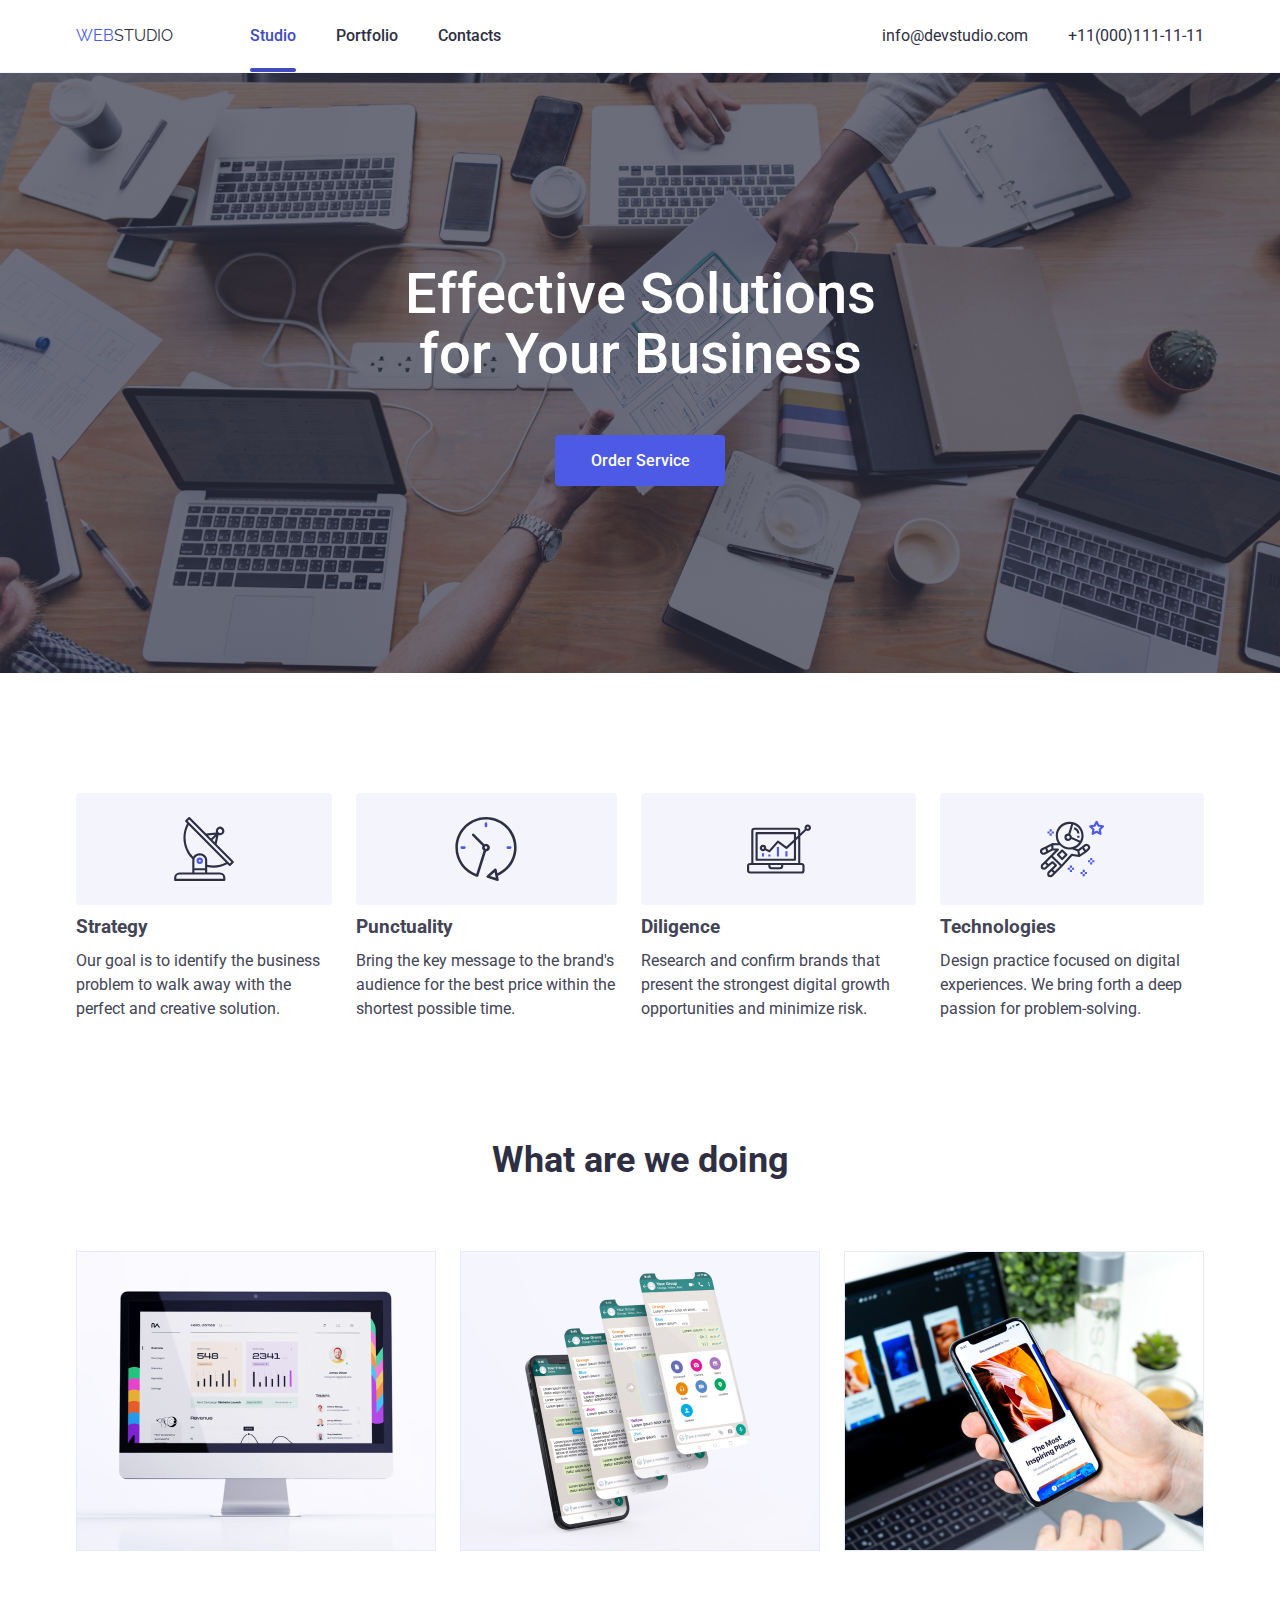
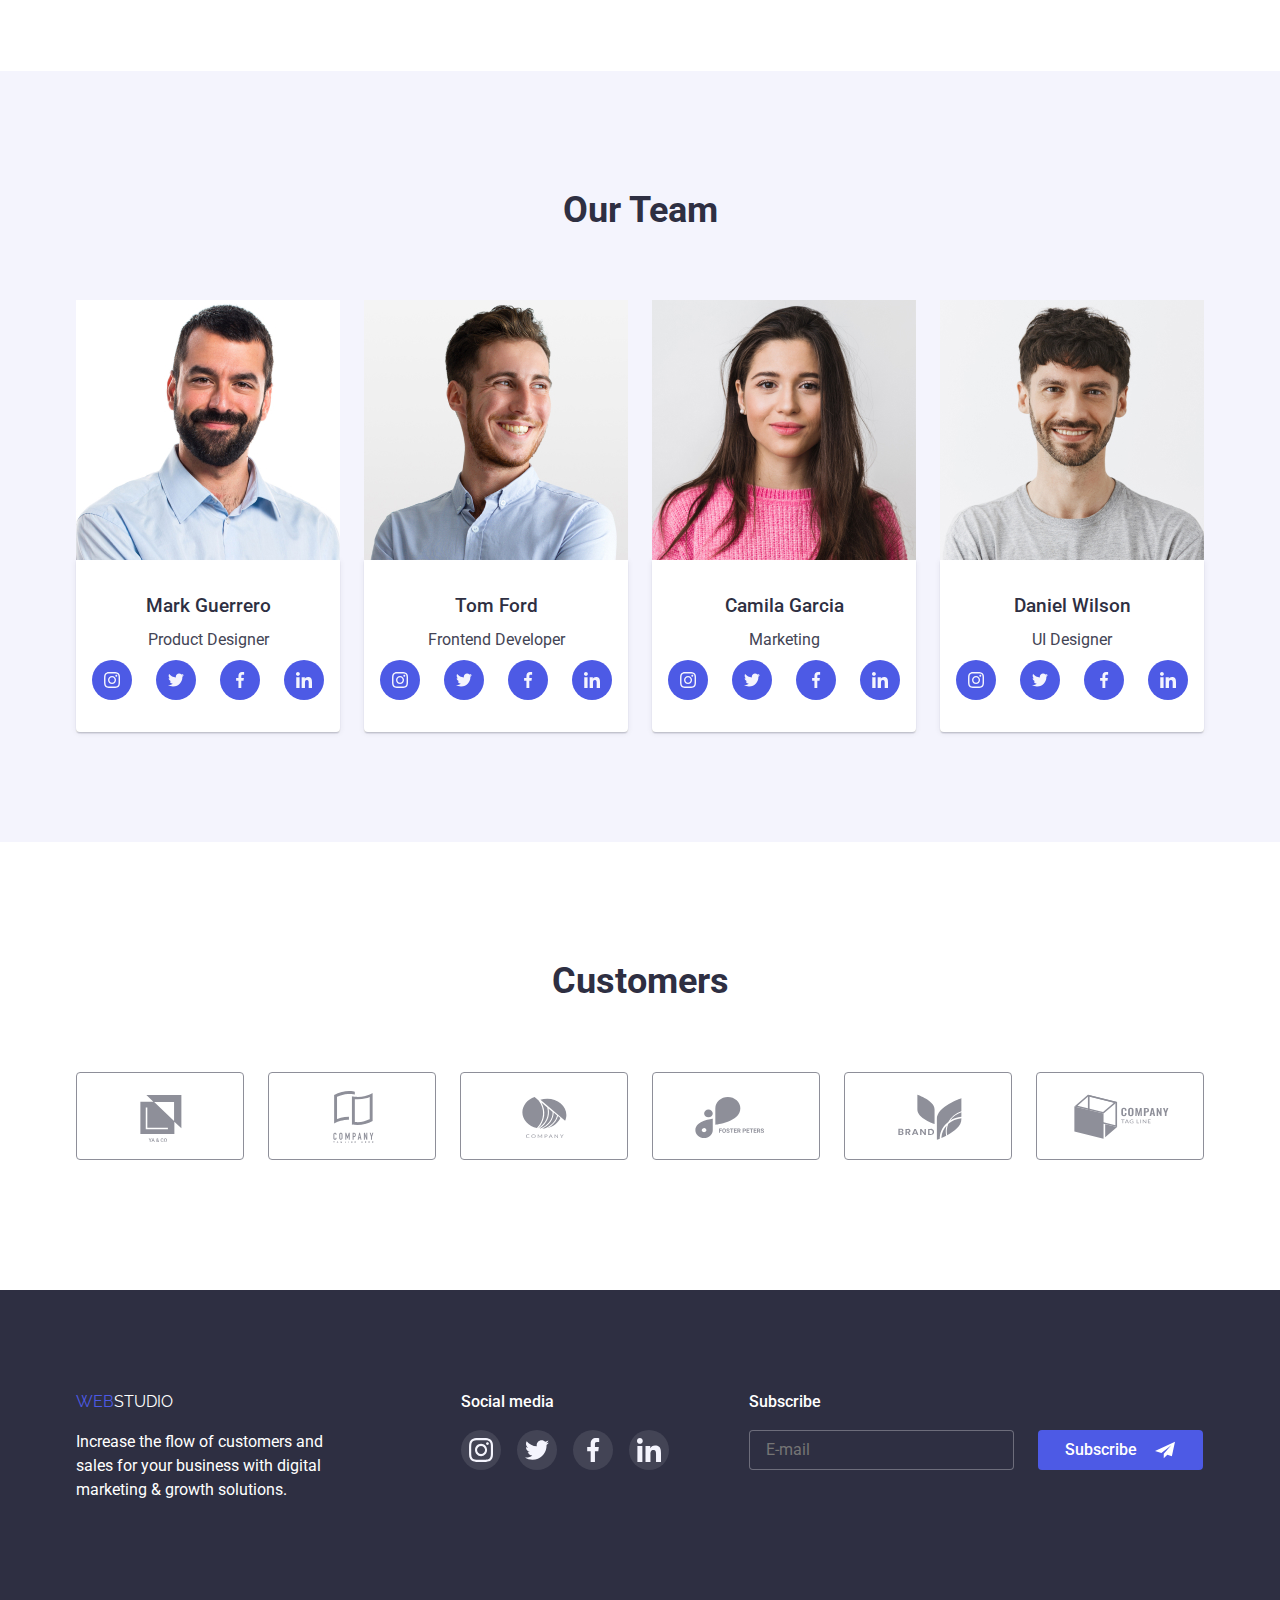
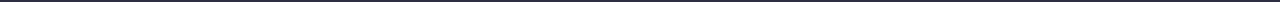
==== commit 7a87b767: "dd" ====
--- a/index.html
+++ b/index.html
@@ -306,7 +306,7 @@
             <p class="footer-text-page">Increase the flow of customers and sales for your business with digital marketing & growth solutions.</p>
             </div>
             <div class="media">
-                <h3 class="media-title">Social media</h3>
+                <p class="media-title">Social media</p>
                 <ul class="media-list list">
                   <li class="media-items">
                       <a href="" class="media-link">
@@ -348,7 +348,7 @@
             class="footer-input"
           />
           <button type="submit" class="submit-button">
-           <p class="sub-text">Subscribe</p>
+             Subscribe
             <svg width="24" height="20">
               <use href="./imаges/icons.svg#icon-telegram"></use>
             </svg>
@@ -365,7 +365,6 @@
                 <use href="./imаges/icons.svg#icon-close-black"></use>               
             </svg>
         </button>
-        <div class="modal-section">
             <form>
               <p class="modal-title">
                 Leave your contacts and we will call you back
@@ -421,14 +420,18 @@
                   id="checkbox"
                   class="modal-checkbox visually-hidden"
                 />
-                <label for="checkbox" class="checkbox-label">  
+                <label for="checkbox" class="checkbox-label"> 
+                    <div class="icon-vector">
+                        <svg width="10" height="8">
+                        <use href="./imаges/icons.svg#icon-Vector-1"></use>
+                      </svg>
+                    </div>
                   <span>I accept the terms and conditions of the&nbsp;</span>  
                   <a href="" class="privacy-link">Privacy Policy</a>
                 </label>
               </div>
               <button type="submit" class="submit-send">Send</button>
             </form>
-          </div>
     </div>
 </div>
 <script src="./js/modal.js"></script>
--- a/css/style.css
+++ b/css/style.css
@@ -589,13 +589,13 @@
     left:50%;
     transform:translate(-50%, -50%) scale(1);
     width:408px;
-    height:576px;
     background: #FCFCFC;
     box-shadow: 0px 1px 1px rgba(0, 0, 0, 0.14), 
     0px 1px 3px rgba(0, 0, 0, 0.12), 
      0px 2px 1px rgba(0, 0, 0, 0.2);
     border-radius: 4px;
     transition:transform 250ms cubic-bezier(0.4, 0, 0.2, 1);
+    padding: 72px 24px 24px;
 }
 
 .backdrop.is-hidden .modal{
@@ -652,7 +652,7 @@
     font-size: 16px;
     line-height: 1.5;
     text-align: center;
-    padding-top: 72px;
+    margin-bottom: 16px;
   }
   
   .form-field {
@@ -715,6 +715,11 @@
     outline:none;
     resize: none;
   }
+
+  .comment:focus-within {
+    border-color: var(--an-accent-color);
+    fill: var(--an-accent-color);
+  }
   
   .comment-text {
     margin-bottom: 4px;
@@ -766,7 +771,30 @@
     background-repeat: no-repeat;
     background-position: center;
     background-size: contain;
-  }
+    border-color: var(--an-accent-color);
+    background-color: var(--an-accent-color);
+  }
+
+.checkbox-label .icon-vector {
+    display: flex;
+    align-items: center;
+    justify-self: center;
+    margin-right: 8px;
+    width: 16px;
+    height: 16px;
+    border: 1.25px solid var(--title-text-color);
+    border-radius: 2px;
+    fill: transparent;
+    transition: background-color 250ms cubic-bezier(0.4, 0, 0.2, 1),
+    border-color 250ms cubic-bezier(0.4, 0, 0.2, 1),
+    fill 250ms cubic-bezier(0.4, 0, 0.2, 1);
+}
+
+.modal-checkbox:checked + .checkbox-label .icon-vector {
+ background-color: var(--accent-color);
+ border-color: var(--accent-color);
+ fill: var(--light-color);
+}
   
   .submit-send {
     background-color: var(--accent-color);
@@ -774,7 +802,11 @@
     height: 56px;
     color: var(--primary-white-color);
     font-family: inherit;
-    margin: 24px 120px 24px;
+    margin: auto;
+    margin-top: 24px;
+    line-height: 1.5;
+    letter-spacing: 0.04em;
+    padding: 16px 60px; 
     display: block;
     border-radius: 4px;
     border: none;
@@ -827,13 +859,6 @@
     color: var(--primary-white-color);
     min-width: 265px;
   }
-
-  .sub-text{
-    align-items: center;
-    color: var(--primary-white-color);
-    font-weight: 500;
-    padding-top: 8px;
-  }
   
   .submit-button {
     display: flex;
@@ -848,6 +873,11 @@
     margin-left: 24px;
     padding-bottom: 8px;
     gap: 16px; 
+
+    align-items: center;
+    color: var(--primary-white-color);
+    font-weight: 500;
+    padding-top: 8px;
   
     transition: background-color 250ms cubic-bezier(0.4, 0, 0.2, 1),
       box-shadow 250ms cubic-bezier(0.4, 0, 0.2, 1);
